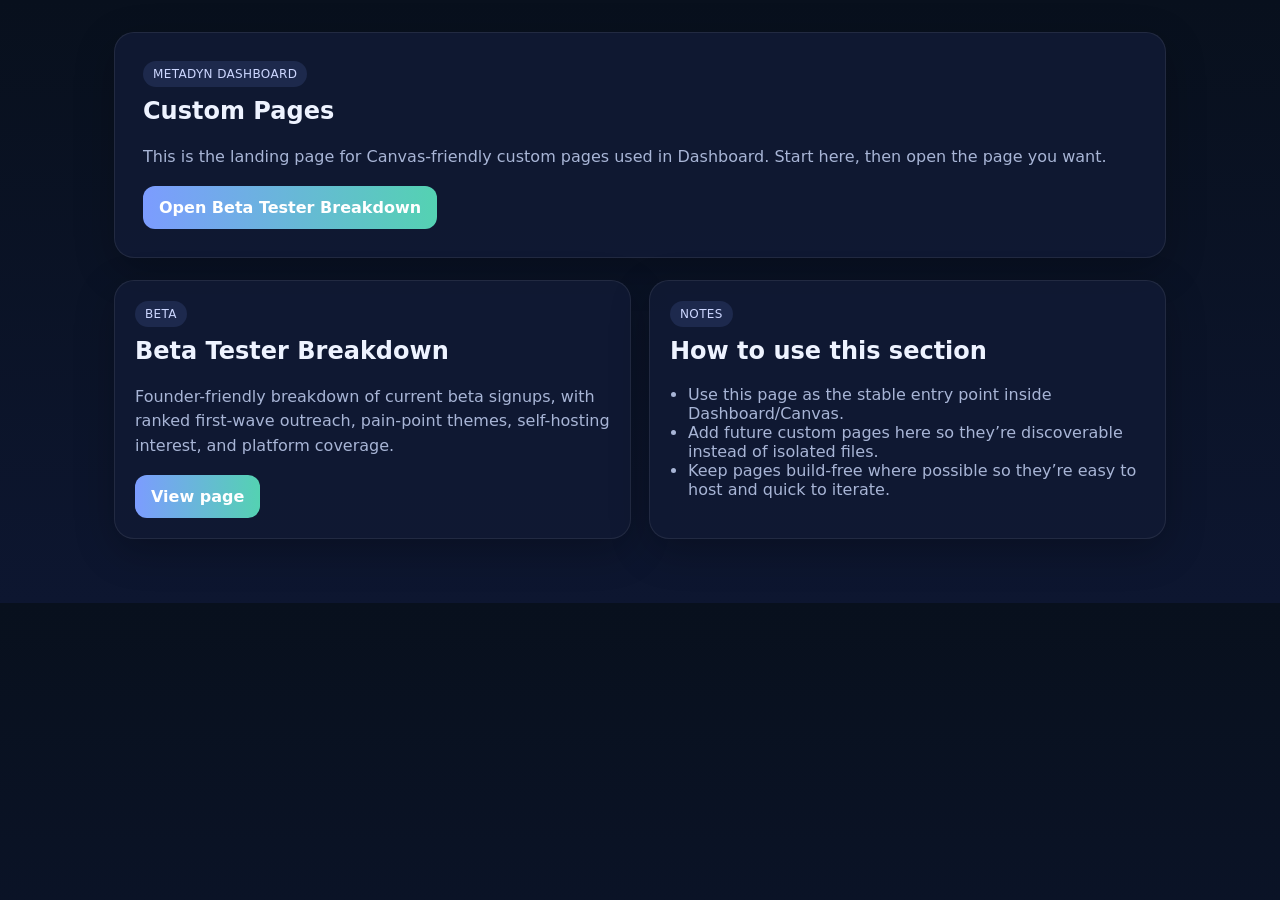
==== custom-pages/index.html @ b3cc8563 "Wire custom pages into canvas entry points" ====
<!doctype html>
<html lang="en">
<head>
  <meta charset="UTF-8" />
  <meta name="viewport" content="width=device-width, initial-scale=1.0" />
  <title>MetaDyn Custom Pages</title>
  <style>
    :root {
      --bg: #09101f;
      --panel: #111a33;
      --panel-2: #162447;
      --text: #eef3ff;
      --muted: #a8b5d6;
      --accent: #7c9cff;
      --accent2: #54d2b2;
      --border: rgba(255,255,255,0.08);
    }
    * { box-sizing: border-box; }
    body {
      margin: 0;
      font-family: Inter, system-ui, -apple-system, BlinkMacSystemFont, "Segoe UI", sans-serif;
      background: linear-gradient(180deg, #08101d 0%, #0d1630 100%);
      color: var(--text);
    }
    .wrap { max-width: 1100px; margin: 0 auto; padding: 32px 24px 64px; }
    .hero, .card {
      background: rgba(17, 26, 51, 0.92);
      border: 1px solid var(--border);
      border-radius: 20px;
      box-shadow: 0 12px 40px rgba(0,0,0,0.24);
    }
    .hero { padding: 28px; margin-bottom: 22px; }
    h1, h2, p { margin-top: 0; }
    p { color: var(--muted); line-height: 1.55; }
    .grid {
      display: grid;
      grid-template-columns: repeat(auto-fit, minmax(280px, 1fr));
      gap: 18px;
    }
    .card { padding: 20px; }
    .eyebrow {
      display: inline-block;
      margin-bottom: 10px;
      padding: 6px 10px;
      border-radius: 999px;
      background: rgba(124,156,255,0.13);
      color: #cdd7ff;
      font-size: 12px;
      letter-spacing: .03em;
      text-transform: uppercase;
    }
    .actions { display:flex; flex-wrap:wrap; gap:10px; margin-top:16px; }
    a.button {
      display:inline-flex; align-items:center; justify-content:center;
      text-decoration:none; color:white; font-weight:600;
      padding:12px 16px; border-radius:12px;
      background: linear-gradient(90deg, var(--accent), var(--accent2));
    }
    a.subtle {
      display:inline-flex; align-items:center; text-decoration:none; color:#d9e2ff;
      padding:12px 16px; border-radius:12px; border:1px solid var(--border);
      background: rgba(255,255,255,0.04);
    }
    ul { color: var(--muted); padding-left: 18px; }
  </style>
</head>
<body>
  <div class="wrap">
    <section class="hero">
      <div class="eyebrow">MetaDyn Dashboard</div>
      <h1>Custom Pages</h1>
      <p>This is the landing page for Canvas-friendly custom pages used in Dashboard. Start here, then open the page you want.</p>
      <div class="actions">
        <a class="button" href="./beta-testers-dashboard.html">Open Beta Tester Breakdown</a>
      </div>
    </section>

    <section class="grid">
      <article class="card">
        <div class="eyebrow">Beta</div>
        <h2>Beta Tester Breakdown</h2>
        <p>Founder-friendly breakdown of current beta signups, with ranked first-wave outreach, pain-point themes, self-hosting interest, and platform coverage.</p>
        <div class="actions">
          <a class="button" href="./beta-testers-dashboard.html">View page</a>
        </div>
      </article>

      <article class="card">
        <div class="eyebrow">Notes</div>
        <h2>How to use this section</h2>
        <ul>
          <li>Use this page as the stable entry point inside Dashboard/Canvas.</li>
          <li>Add future custom pages here so they’re discoverable instead of isolated files.</li>
          <li>Keep pages build-free where possible so they’re easy to host and quick to iterate.</li>
        </ul>
      </article>
    </section>
  </div>
</body>
</html>
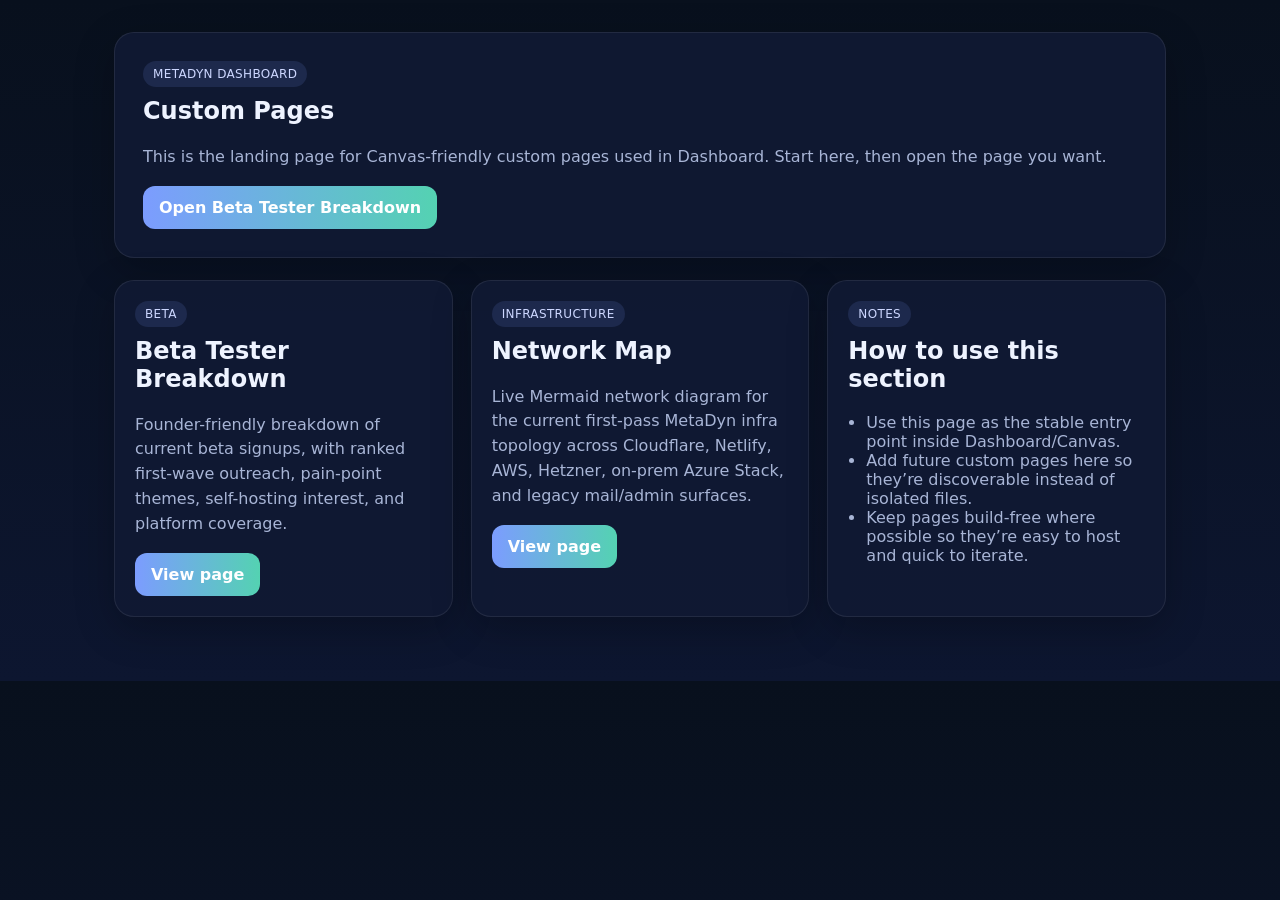
==== commit 528e6c52: "Add MetaDyn network map canvas page" ====
--- a/custom-pages/index.html
+++ b/custom-pages/index.html
@@ -86,6 +86,15 @@
       </article>
 
       <article class="card">
+        <div class="eyebrow">Infrastructure</div>
+        <h2>Network Map</h2>
+        <p>Live Mermaid network diagram for the current first-pass MetaDyn infra topology across Cloudflare, Netlify, AWS, Hetzner, on-prem Azure Stack, and legacy mail/admin surfaces.</p>
+        <div class="actions">
+          <a class="button" href="./network-map.html">View page</a>
+        </div>
+      </article>
+
+      <article class="card">
         <div class="eyebrow">Notes</div>
         <h2>How to use this section</h2>
         <ul>
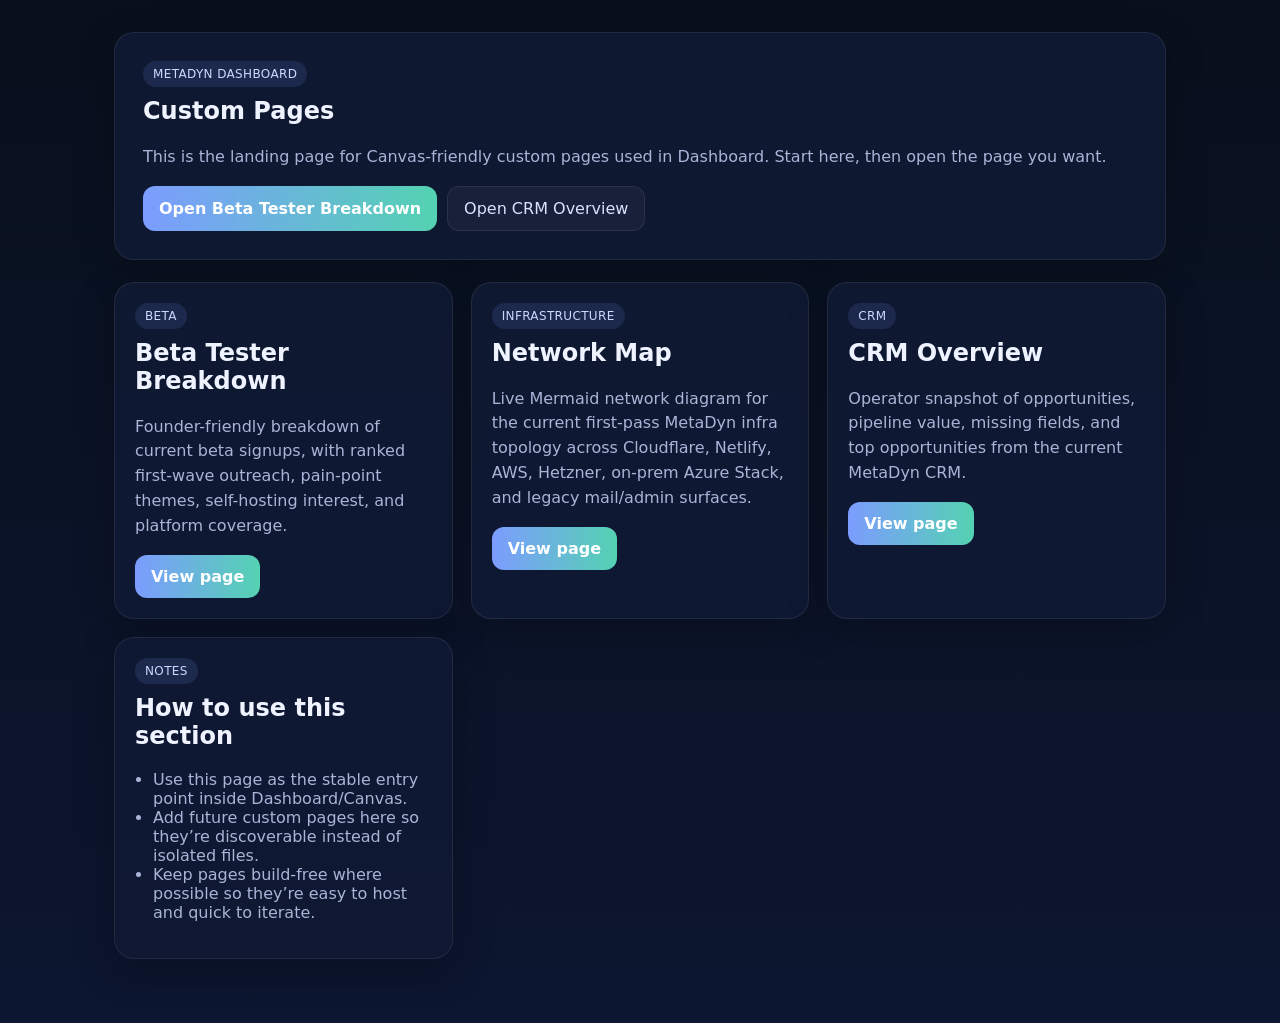
==== commit f5f7a704: "Add CRM overview custom page" ====
--- a/custom-pages/index.html
+++ b/custom-pages/index.html
@@ -72,6 +72,7 @@
       <p>This is the landing page for Canvas-friendly custom pages used in Dashboard. Start here, then open the page you want.</p>
       <div class="actions">
         <a class="button" href="./beta-testers-dashboard.html">Open Beta Tester Breakdown</a>
+        <a class="subtle" href="./crm-overview.html">Open CRM Overview</a>
       </div>
     </section>
 
@@ -95,6 +96,15 @@
       </article>
 
       <article class="card">
+        <div class="eyebrow">CRM</div>
+        <h2>CRM Overview</h2>
+        <p>Operator snapshot of opportunities, pipeline value, missing fields, and top opportunities from the current MetaDyn CRM.</p>
+        <div class="actions">
+          <a class="button" href="./crm-overview.html">View page</a>
+        </div>
+      </article>
+
+      <article class="card">
         <div class="eyebrow">Notes</div>
         <h2>How to use this section</h2>
         <ul>
